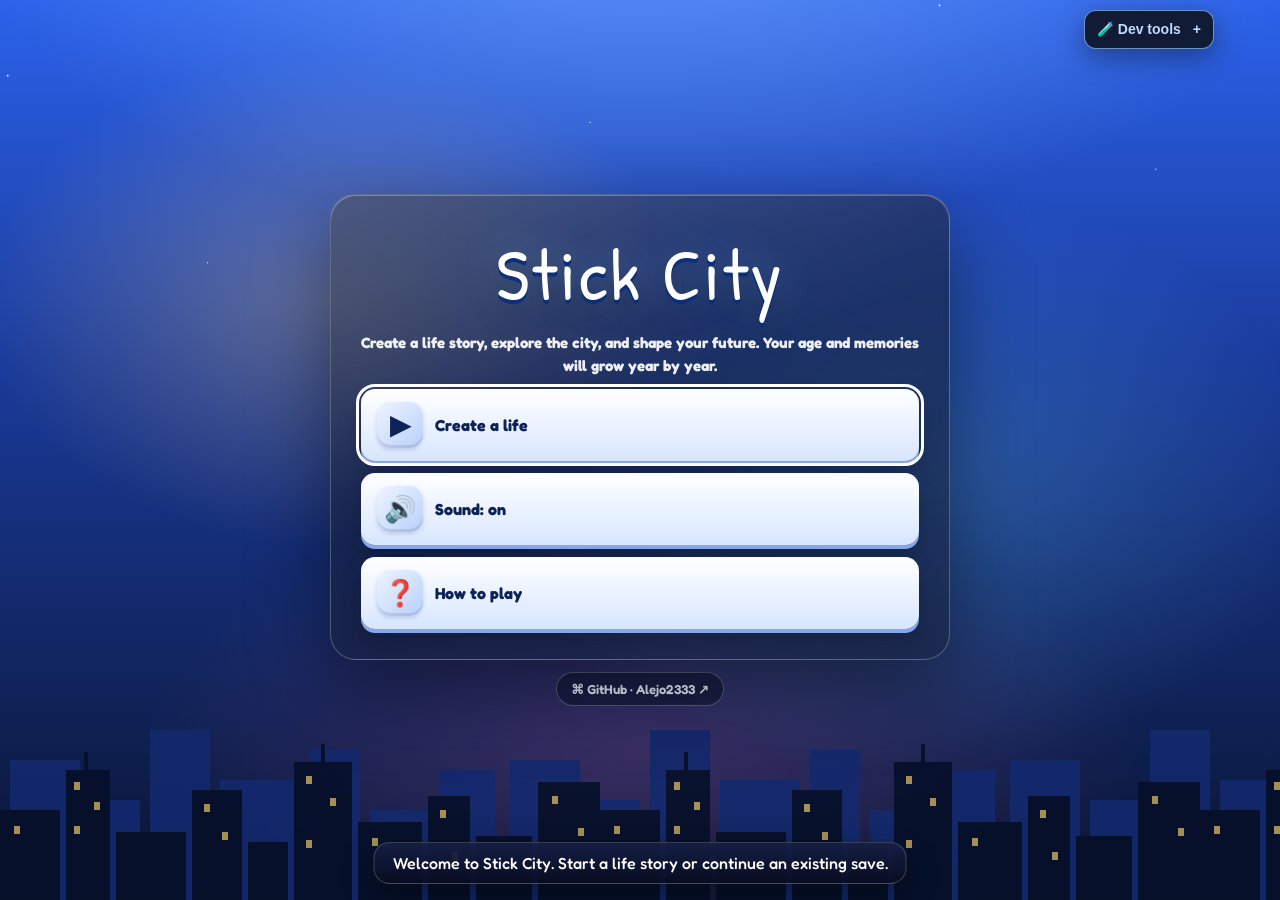
==== index.dev.html @ d47bdd43 "Age, Life menu for new game, age retrictions for features, improve HUD and animations, BIG change" ====
<!doctype html>
<html lang="en">
  <head>
    <meta charset="utf-8" />
    <meta
      name="viewport"
      content="width=device-width, initial-scale=1, viewport-fit=cover"
    />
    <title>Stick City — Development</title>
    <script>
      window.STICK_CITY_DEV = true;
    </script>
    <link rel="preconnect" href="https://fonts.googleapis.com" />
    <link rel="preconnect" href="https://fonts.gstatic.com" crossorigin />
    <link
      rel="stylesheet"
      href="https://fonts.googleapis.com/css2?family=Fredoka:wght@400;500;600;700&family=Patrick+Hand&display=swap"
    />
    <link rel="stylesheet" href="css/base.css" />
    <link rel="stylesheet" href="css/mobile.css" />
    <link rel="stylesheet" href="css/ui.css" />
    <link rel="stylesheet" href="css/casino.css" />
    <link rel="stylesheet" href="css/dev.css" />
    <link rel="stylesheet" href="css/motion.css" />
  </head>
  <body>
    <main>
      <div class="stage">
        <canvas
          id="c"
          width="800"
          height="520"
          aria-label="Top-down town view, or the inside of a building"
        ></canvas>
        <div class="ov" id="ov" hidden></div>
      </div>
      <div class="screen" id="bp" hidden></div>
      <div class="screen" id="mn" hidden></div>
      <div class="joy" id="joy" aria-hidden="true">
        <div class="joy-base"><div class="joy-knob"></div></div>
      </div>
      <p id="log" aria-live="polite"></p>
      <button id="talkb" hidden></button>
      <div class="fab">
        <button id="menub" aria-label="Menu">☰</button>
        <button id="bagb" aria-label="Backpack">🎒</button>
        <button id="phb" aria-label="Phone">📱</button>
        <button id="carb" aria-label="Park or drive your vehicle" hidden>
          🅿️
        </button>
        <button id="zin" aria-label="Zoom in">+</button>
        <button id="zout" aria-label="Zoom out">−</button>
      </div>
      <div id="zl" aria-hidden="true"></div>
      <div id="fade" aria-hidden="true"></div>
      <div id="phn" hidden></div>
      <div id="sa" aria-hidden="true"></div>
    </main>
    <script src="js/core/state.js"></script>
    <script src="js/data/buildings.js"></script>
    <script src="js/world/map.js"></script>
    <script src="js/world/cars.js"></script>
    <script src="js/world/scenery.js"></script>
    <script src="js/world/npcs.js"></script>
    <script src="js/core/effects.js"></script>
    <script src="js/ui/backpack.js"></script>
    <script src="js/systems/market.js"></script>
    <script src="js/ui/phone.js"></script>
    <script src="js/ui/creator.js"></script>
    <script src="js/world/pickups.js"></script>
    <script src="js/systems/events.js"></script>
    <script src="js/data/lifesim.js"></script>
    <script src="js/systems/life.js"></script>
    <script src="js/city/social.js"></script>
    <script src="js/city/hub.js"></script>
    <script src="js/city/property.js"></script>
    <script src="js/city/minigames.js"></script>
    <script src="js/city/casino.js"></script>
    <script src="js/city/achievements.js"></script>
    <script src="js/systems/time.js"></script>
    <script src="js/render/world.js"></script>
    <script src="js/render/player.js"></script>
    <script src="js/render/hud.js"></script>
    <script src="js/ui/menu.js"></script>
    <script src="js/main.js"></script>
    <script src="js/dev.js"></script>
  </body>
</html>
---- css/base.css ----
:root {
  --paper: #eef2f5;
  --ink: #2b3138;
  --muted: #5f6b78;
  --mark: #1f5fd1;
  box-sizing: border-box;
}
@media (prefers-color-scheme: dark) {
  :root:not([data-theme="light"]) {
    --paper: #1b2026;
    --ink: #e6eaee;
    --muted: #93a0ad;
    --mark: #6ea2ff;
  }
}
:root[data-theme="dark"] {
  --paper: #1b2026;
  --ink: #e6eaee;
  --muted: #93a0ad;
  --mark: #6ea2ff;
}
* {
  box-sizing: border-box;
}
html,
body {
  height: 100%;
  margin: 0;
  overflow: hidden;
  overscroll-behavior: none;
  background: #000;
}
body {
  color: var(--ink);
  font-family:
    "Patrick Hand", "Comic Sans MS", "Segoe Print", cursive, sans-serif;
  font-size: 18px;
  -webkit-user-select: none;
  user-select: none;
  -webkit-touch-callout: none;
  -webkit-tap-highlight-color: transparent;
  touch-action: manipulation;
}
main {
  position: fixed;
  inset: 0;
}
.stage {
  position: absolute;
  inset: 0;
  container-type: inline-size;
}
canvas {
  width: 100%;
  height: 100%;
  display: block;
  touch-action: none;
}
.ov {
  position: absolute;
  left: var(--ovl, 36%);
  right: 2%;
  top: 19%;
  bottom: auto;
  max-height: calc(81% - 72px);
  overflow: auto;
  background: rgba(70, 130, 255, 0.92);
  border: 2px solid #1b4fc4;
  border-radius: 22px;
  padding: 14px 16px;
  color: #0a1a4d;
  font-family: Verdana, Geneva, sans-serif;
}
.ov[hidden] {
  display: none;
}
.ov p {
  margin: 0 0 10px;
  font-weight: 700;
  font-size: 14px;
  line-height: 1.4;
}
.menu {
  display: grid;
  grid-template-columns: 1fr 1fr;
  gap: 8px;
}
.menu button {
  display: flex;
  align-items: center;
  gap: 10px;
  text-align: left;
  font:
    700 12.5px Verdana,
    Geneva,
    sans-serif;
  color: #0a1a4d;
  background: rgba(130, 190, 255, 0.78);
  border: 2px solid #2a62d6;
  border-radius: 12px;
  padding: 7px 9px;
  cursor: pointer;
}
@media (hover: hover) {
  .menu button:hover:not(:disabled) {
    background: #bfe0ff;
    border-color: #0a1a4d;
  }
}
.menu button:focus-visible {
  outline: 3px solid #fff;
  outline-offset: 2px;
}
.menu button:disabled {
  opacity: 0.5;
  cursor: not-allowed;
}
.ico {
  font-size: 26px;
  line-height: 1;
}
.tag {
  color: #c40000;
}
@container (max-width:560px) {
  .ov {
    left: 3%;
    right: 3%;
    top: auto;
    bottom: 72px;
    height: 52%;
  }
  .ov .menu {
    grid-template-columns: 1fr;
  }
}
/* Full-screen pages: title / pause menu and backpack */
.screen {
  position: fixed;
  inset: 0;
  z-index: 10;
  overflow-y: auto;
  display: flex;
  flex-direction: column;
  align-items: center;
  justify-content: center;
  gap: 12px;
  padding: calc(24px + env(safe-area-inset-top, 0px)) 18px
    calc(24px + env(safe-area-inset-bottom, 0px));
  background:
    radial-gradient(
      circle at 50% 18%,
      rgba(255, 255, 255, 0.24),
      transparent 45%
    ),
    linear-gradient(180deg, #3d6ef5 0%, #1c3d8e 35%, #0d1a39 100%);
  color: #dfeafc;
  font-family: Verdana, Geneva, sans-serif;
}
.screen[hidden] {
  display: none;
}
.screen-panel {
  width: min(620px, 100%);
  background: rgba(9, 17, 36, 0.46);
  border: 1px solid rgba(255, 255, 255, 0.26);
  border-radius: 26px;
  box-shadow:
    0 20px 45px rgba(8, 14, 28, 0.32),
    inset 0 1px 0 rgba(255, 255, 255, 0.2);
  backdrop-filter: blur(4px);
  padding: clamp(18px, 4vw, 30px);
}
.screen h1 {
  margin: 0 0 10px;
  font:
    400 clamp(42px, 9vw, 72px) "Patrick Hand",
    "Comic Sans MS",
    "Segoe Print",
    cursive,
    sans-serif;
  color: #fff;
  text-shadow: 0 4px 0 #103a88;
  text-align: center;
  letter-spacing: 0.04em;
}
.screen-copy {
  display: flex;
  flex-direction: column;
  gap: 6px;
  margin-bottom: 12px;
}
.screen p {
  margin: 0;
  max-width: 620px;
  text-align: center;
  font-weight: 700;
  font-size: 15px;
  line-height: 1.5;
  color: rgba(255, 255, 255, 0.92);
}
.screen .menu {
  grid-template-columns: 1fr;
  width: 100%;
  gap: 12px;
  margin-top: 0;
}
.screen .menu button {
  justify-content: flex-start;
  gap: 12px;
  font-size: 15px;
  padding: 13px 16px;
  border-radius: 14px;
  background: linear-gradient(
    180deg,
    rgba(176, 214, 255, 0.98),
    rgba(117, 164, 255, 0.88)
  );
  border: 1px solid rgba(14, 48, 115, 0.8);
  box-shadow: 0 8px 18px rgba(3, 10, 26, 0.18);
  transition:
    transform 0.12s ease,
    box-shadow 0.12s ease,
    filter 0.12s ease;
}
@media (hover: hover) {
  .screen .menu button:hover:not(:disabled) {
    transform: translateY(-1px);
    box-shadow: 0 10px 20px rgba(3, 10, 26, 0.2);
    filter: brightness(1.03);
  }
}
.screen .menu button:active:not(:disabled) {
  transform: translateY(0);
}
.screen .menu .ico {
  font-size: 30px;
}
@media (min-width: 900px) {
  .screen .menu button {
    font-size: 16px;
  }
}
/* Touch zone for the floating joystick; the base rests in its corner. */
.joy {
  display: none;
  position: fixed;
  left: env(safe-area-inset-left, 0px);
  bottom: env(safe-area-inset-bottom, 0px);
  z-index: 5;
  width: min(48vw, 340px);
  height: min(60vh, 320px);
  touch-action: none;
  -webkit-user-select: none;
  user-select: none;
}
@media (pointer: coarse) {
  .joy {
    display: block;
  }
}
body.in .joy {
  display: none;
}
.joy-base {
  position: absolute;
  left: 76px;
  top: calc(100% - 76px);
  width: 120px;
  height: 120px;
  margin: -60px 0 0 -60px;
  border-radius: 50%;
  pointer-events: none;
  opacity: 0.6;
  transition: opacity 0.15s;
}
.joy.on .joy-base {
  opacity: 1;
}
.joy-knob {
  position: absolute;
  left: 50%;
  top: 50%;
  width: 54px;
  height: 54px;
  margin: -27px 0 0 -27px;
  border-radius: 50%;
}
.fab button {
  font: inherit;
  color: #fff;
  background: rgba(0, 0, 0, 0.38);
  border: 2px solid rgba(255, 255, 255, 0.55);
  border-radius: 12px;
  cursor: pointer;
}
.fab button:focus-visible {
  outline: 3px solid #fff;
  outline-offset: 2px;
}
.fab {
  position: fixed;
  right: calc(10px + env(safe-area-inset-right, 0px));
  top: calc(10px + env(safe-area-inset-top, 0px));
  z-index: 5;
  display: flex;
  flex-direction: column;
  gap: 8px;
}
.fab button {
  width: 46px;
  height: 46px;
  padding: 0;
  font-size: 22px;
}
body.in .fab {
  display: none;
}
#log {
  position: fixed;
  left: 50%;
  bottom: calc(16px + env(safe-area-inset-bottom, 0px));
  transform: translateX(-50%);
  z-index: 11;
  max-width: min(92vw, 640px);
  margin: 0;
  padding: 8px 14px;
  border-radius: 12px;
  background: rgba(0, 0, 0, 0.72);
  color: #fff;
  font-size: 16px;
  text-align: center;
  pointer-events: none;
}
#log:empty {
  display: none;
}
@media (pointer: coarse) {
  #log {
    bottom: calc(150px + env(safe-area-inset-bottom, 0px));
  }
}
@media (pointer: coarse) and (orientation: landscape) {
  #log {
    bottom: calc(12px + env(safe-area-inset-bottom, 0px));
    max-width: calc(100vw - 420px);
    min-width: 200px;
    font-size: 14px;
  }
}
body.in #log {
  bottom: calc(16px + env(safe-area-inset-bottom, 0px));
}
#carb[hidden] {
  display: none;
}
.ov .menu .leave {
  position: sticky;
  bottom: -14px;
  grid-column: 1 / -1;
  background: #bfe0ff;
  box-shadow: 0 -6px 10px rgba(30, 80, 200, 0.45);
}
.screen .menu > button:last-child:nth-child(odd) {
  grid-column: 1 / -1;
}
@media (max-height: 480px) {
  .ov {
    top: calc(54px + env(safe-area-inset-top, 0px));
    max-height: calc(100% - 62px - env(safe-area-inset-top, 0px));
    padding: 10px 12px;
  }
  .ov p {
    font-size: 12.5px;
    margin-bottom: 6px;
  }
  .ov .menu {
    gap: 6px;
  }
  .ov .menu button {
    font-size: 11.5px;
    padding: 5px 8px;
    min-height: 38px;
  }
  .ov .ico {
    font-size: 20px;
  }
  .ov .menu .leave {
    bottom: -10px;
  }
}
.github-credit {
  display: inline-flex;
  align-items: center;
  justify-content: center;
  flex-shrink: 0;
  color: #e8f1ff;
  font: 600 13px var(--ui);
  text-decoration: none;
  padding: 8px 14px;
  border-radius: 999px;
  background: rgba(9, 18, 46, 0.56);
  border: 1px solid rgba(255, 255, 255, 0.28);
  transition: background 0.15s ease;
}
.github-credit:hover {
  background: rgba(35, 79, 165, 0.85);
  text-decoration: underline;
}
.github-credit:focus-visible {
  outline: 3px solid white;
  outline-offset: 3px;
}
---- css/mobile.css ----
/* Mobile + zoom additions */
#sa {
  position: fixed;
  left: 0;
  top: 0;
  width: 0;
  height: 0;
  visibility: hidden;
  pointer-events: none;
  padding: env(safe-area-inset-top, 0px) env(safe-area-inset-right, 0px)
    env(safe-area-inset-bottom, 0px) env(safe-area-inset-left, 0px);
}
.screen > :first-child {
  margin-top: auto;
}
.screen > :last-child {
  margin-bottom: auto;
}
.ov,
.screen {
  overscroll-behavior: contain;
}
.fab button {
  touch-action: none;
  -webkit-user-select: none;
  user-select: none;
}
.fab button {
  font-size: 24px;
  line-height: 1;
}
#zl {
  position: fixed;
  right: calc(66px + env(safe-area-inset-right, 0px));
  top: calc(170px + env(safe-area-inset-top, 0px));
  z-index: 6;
  padding: 4px 10px;
  border-radius: 10px;
  background: rgba(0, 0, 0, 0.65);
  color: #fff;
  font-size: 16px;
  pointer-events: none;
  opacity: 0;
  transition: opacity 0.25s;
}
#zl.on {
  opacity: 1;
}
body.in #zl {
  display: none;
}
@media (pointer: coarse) {
  .menu button {
    min-height: 44px;
  }
}
@media (max-height: 480px) {
  .fab {
    gap: 6px;
  }
  .fab button {
    width: 40px;
    height: 40px;
    font-size: 20px;
  }
  #zl {
    right: calc(58px + env(safe-area-inset-right, 0px));
  }
}
@media (pointer: coarse) and (max-height: 480px) {
  .joy-base {
    left: 66px;
    top: calc(100% - 66px);
  }
}
@media (max-height: 520px) and (orientation: landscape) {
  .screen h1 {
    font-size: clamp(30px, 8vh, 44px);
  }
  .screen .menu {
    width: min(720px, 100%);
    grid-template-columns: 1fr 1fr;
    gap: 8px;
    margin-top: 6px;
  }
  .screen .menu button {
    padding: 8px 12px;
    font-size: 14px;
  }
}
#phn,
.ph-ghost {
  position: fixed;
  inset: 0;
  z-index: 12;
  display: flex;
  align-items: flex-end;
  justify-content: center;
  background: rgba(0, 0, 0, 0.45);
  padding: calc(10px + env(safe-area-inset-top, 0px)) 10px
    calc(10px + env(safe-area-inset-bottom, 0px));
}
#phn[hidden] {
  display: none;
}
.ph {
  width: min(330px, 100%);
  height: min(640px, 100%);
  background: #111;
  border-radius: 38px;
  padding: 10px;
  box-shadow: 0 10px 40px rgba(0, 0, 0, 0.6);
  display: flex;
  animation: phup 0.28s ease-out;
}
@keyframes phup {
  from {
    transform: translateY(60%);
    opacity: 0;
  }
}
.phs {
  flex: 1;
  min-width: 0;
  display: flex;
  flex-direction: column;
  background: #f4f6fa;
  color: #1b2430;
  border-radius: 30px;
  overflow: hidden;
  font:
    14px Verdana,
    Geneva,
    sans-serif;
}
.phs.home {
  background: linear-gradient(160deg, #5b8cff, #8e44ad 60%, #e1306c);
  color: #fff;
}
.phb {
  display: flex;
  justify-content: space-between;
  padding: 10px 22px 4px;
  font-weight: 700;
  font-size: 12px;
}
.phc {
  flex: 1;
  overflow-y: auto;
  padding: 8px 12px;
  overscroll-behavior: contain;
}
.phh {
  height: 28px;
  display: flex;
  align-items: center;
  justify-content: center;
  cursor: pointer;
}
.phh i {
  width: 100px;
  height: 5px;
  border-radius: 3px;
  background: #777;
}
.pht {
  display: flex;
  align-items: center;
  gap: 8px;
  margin-bottom: 8px;
}
.pht b {
  font-size: 17px;
}
.phw {
  text-align: center;
  padding: 14px 0 6px;
}
.phtm {
  font: 300 44px Verdana;
}
.phg {
  display: grid;
  grid-template-columns: repeat(4, 1fr);
  gap: 14px 4px;
  padding-top: 12px;
}
.phg button {
  display: flex;
  flex-direction: column;
  align-items: center;
  gap: 4px;
  border: 0;
  background: none;
  color: inherit;
  font: 600 10px Verdana;
  cursor: pointer;
  padding: 0;
  touch-action: manipulation;
}
.phg span {
  width: 52px;
  height: 52px;
  border-radius: 14px;
  display: flex;
  align-items: center;
  justify-content: center;
  font-size: 26px;
}
.card {
  background: #fff;
  border-radius: 14px;
  padding: 10px;
  margin-bottom: 8px;
  box-shadow: 0 1px 3px rgba(0, 0, 0, 0.12);
}
.card.note {
  background: #fff3c4;
}
.mail-badge {
  min-width: 17px;
  height: 17px;
  border-radius: 9px;
  display: inline-flex;
  align-items: center;
  justify-content: center;
  margin-left: 4px;
  padding: 0 5px;
  background: #e53935;
  color: #fff;
  font:
    700 10px Verdana,
    Geneva,
    sans-serif;
}
.pb.mail-unread {
  border-left: 4px solid #2f6fe4;
}
.email-body {
  white-space: pre-line;
  overflow-wrap: anywhere;
  line-height: 1.55;
}
.pb {
  display: block;
  width: 100%;
  margin: 5px 0;
  border: 0;
  border-radius: 12px;
  padding: 9px 12px;
  min-height: 40px;
  background: #2f6fe4;
  color: #fff;
  font:
    700 13px Verdana,
    Geneva,
    sans-serif;
  text-align: left;
  cursor: pointer;
  touch-action: manipulation;
}
.pb:disabled {
  opacity: 0.45;
  cursor: not-allowed;
}
.pb.g {
  background: #2fa84f;
}
.pb.r {
  background: #d63a3a;
}
.pb.w {
  background: #fff;
  color: #1b2430;
  box-shadow: 0 1px 3px rgba(0, 0, 0, 0.12);
}
.pb.t {
  width: auto;
  margin: 0;
  background: #e3e8f2;
  color: #1b2430;
  font-size: 18px;
  padding: 4px 12px;
  min-height: 0;
}
.rw {
  display: flex;
  gap: 6px;
}
.rw .pb {
  text-align: center;
  padding: 9px 2px;
  font-size: 12px;
}
.up {
  color: #1e9e48;
}
.dn {
  color: #d63a3a;
}
.bub {
  max-width: 80%;
  padding: 7px 10px;
  border-radius: 14px;
  margin: 4px 0;
  background: #e3e8f2;
}
.bub.me {
  margin-left: auto;
  background: #2f6fe4;
  color: #fff;
}
.bub.typing {
  display: flex;
  width: 52px;
  justify-content: center;
  gap: 4px;
  padding: 11px 10px;
}
.typing i {
  width: 5px;
  height: 5px;
  border-radius: 50%;
  background: #687386;
  animation: typing-bounce 0.9s infinite ease-in-out;
}
.typing i:nth-child(2) {
  animation-delay: 0.15s;
}
.typing i:nth-child(3) {
  animation-delay: 0.3s;
}
@keyframes typing-bounce {
  0%,
  60%,
  100% {
    transform: translateY(0);
    opacity: 0.45;
  }
  30% {
    transform: translateY(-4px);
    opacity: 1;
  }
}
@media (prefers-reduced-motion: reduce) {
  .typing i {
    animation: none;
    opacity: 0.75;
  }
}
.cd {
  background: #111;
  color: #fff;
  font: 300 30px Verdana;
  text-align: right;
  padding: 14px;
  border-radius: 12px;
  margin-bottom: 8px;
  overflow: hidden;
}
.ck {
  display: grid;
  grid-template-columns: repeat(4, 1fr);
  gap: 6px;
}
.ck .pb {
  margin: 0;
  padding: 12px 0;
  text-align: center;
  font-size: 16px;
  background: #d5dbe8;
  color: #1b2430;
}
.ck .pb.o {
  background: #ff9f0a;
  color: #fff;
}
@media (max-height: 480px) {
  .phw {
    padding: 4px 0 0;
  }
  .phtm {
    font-size: 28px;
  }
  .phg {
    gap: 8px 4px;
    padding-top: 6px;
  }
  .phg span {
    width: 40px;
    height: 40px;
    font-size: 21px;
    border-radius: 11px;
  }
  .ph {
    border-radius: 26px;
    padding: 6px;
  }
  .phs {
    border-radius: 22px;
  }
  .phh {
    height: 18px;
  }
}
---- css/ui.css ----
/* ---- Visual polish: fonts, menus, overlays, controls ---- */
:root {
  --ui: "Fredoka", "Trebuchet MS", Verdana, Geneva, sans-serif;
  --ease-pop: cubic-bezier(0.2, 0.9, 0.25, 1.25);
}
.menu button,
.ov,
.ov p,
.screen,
.screen p,
#log,
.pb,
.phs,
.phg button {
  font-family: var(--ui);
}
.screen {
  isolation: isolate;
  background:
    radial-gradient(
      1100px 560px at 50% -12%,
      rgba(140, 190, 255, 0.55),
      transparent 62%
    ),
    linear-gradient(180deg, #2c62ea 0%, #1a3b9c 40%, #0a1430 100%);
}
/* Drifting coloured glows and twinkling stars */
.screen::before {
  content: "";
  position: fixed;
  inset: -15%;
  z-index: -1;
  pointer-events: none;
  background:
    radial-gradient(closest-side, rgba(255, 210, 120, 0.3), transparent)
      18% 28% / 42% 42% no-repeat,
    radial-gradient(closest-side, rgba(110, 220, 255, 0.24), transparent)
      82% 55% / 50% 50% no-repeat,
    radial-gradient(closest-side, rgba(255, 120, 200, 0.18), transparent)
      50% 92% / 60% 40% no-repeat,
    radial-gradient(1.5px 1.5px at 12% 18%, #fff, transparent),
    radial-gradient(1.5px 1.5px at 33% 9%, #fff, transparent),
    radial-gradient(1px 1px at 47% 22%, #fff, transparent),
    radial-gradient(1.5px 1.5px at 68% 12%, #fff, transparent),
    radial-gradient(1px 1px at 81% 26%, #fff, transparent),
    radial-gradient(1.5px 1.5px at 92% 8%, #fff, transparent),
    radial-gradient(1px 1px at 24% 34%, #fff, transparent),
    radial-gradient(1px 1px at 58% 4%, #fff, transparent);
  animation: sc-drift 22s ease-in-out infinite alternate;
}
/* Two parallax city skylines scrolling along the bottom */
.screen::after {
  content: "";
  position: fixed;
  left: 0;
  bottom: 0;
  width: 200%;
  height: min(34vh, 260px);
  z-index: -1;
  pointer-events: none;
  background:
    url("data:image/svg+xml,%3Csvg xmlns='http://www.w3.org/2000/svg' width='600' height='160' viewBox='0 0 600 160'%3E%3Cg fill='%2306102a'%3E%3Crect x='0' y='70' width='60' height='90'/%3E%3Crect x='66' y='30' width='44' height='130'/%3E%3Crect x='84' y='12' width='4' height='18'/%3E%3Crect x='116' y='92' width='70' height='68'/%3E%3Crect x='192' y='50' width='50' height='110'/%3E%3Crect x='248' y='102' width='40' height='58'/%3E%3Crect x='294' y='22' width='58' height='138'/%3E%3Crect x='321' y='4' width='4' height='18'/%3E%3Crect x='358' y='82' width='64' height='78'/%3E%3Crect x='428' y='56' width='42' height='104'/%3E%3Crect x='476' y='96' width='56' height='64'/%3E%3Crect x='538' y='42' width='62' height='118'/%3E%3C/g%3E%3Cg fill='%23ffd76a' opacity='.7'%3E%3Crect x='74' y='42' width='6' height='8'/%3E%3Crect x='94' y='62' width='6' height='8'/%3E%3Crect x='74' y='86' width='6' height='8'/%3E%3Crect x='204' y='64' width='6' height='8'/%3E%3Crect x='222' y='92' width='6' height='8'/%3E%3Crect x='306' y='36' width='6' height='8'/%3E%3Crect x='330' y='58' width='6' height='8'/%3E%3Crect x='306' y='100' width='6' height='8'/%3E%3Crect x='440' y='70' width='6' height='8'/%3E%3Crect x='452' y='112' width='6' height='8'/%3E%3Crect x='552' y='56' width='6' height='8'/%3E%3Crect x='578' y='88' width='6' height='8'/%3E%3Crect x='14' y='86' width='6' height='8'/%3E%3Crect x='372' y='98' width='6' height='8'/%3E%3C/g%3E%3C/svg%3E")
      0 100% / 600px 160px repeat-x,
    url("data:image/svg+xml,%3Csvg xmlns='http://www.w3.org/2000/svg' width='500' height='200' viewBox='0 0 500 200'%3E%3Cg fill='%23132a6e'%3E%3Crect x='10' y='60' width='70' height='140'/%3E%3Crect x='90' y='100' width='50' height='100'/%3E%3Crect x='150' y='30' width='60' height='170'/%3E%3Crect x='220' y='80' width='80' height='120'/%3E%3Crect x='310' y='50' width='50' height='150'/%3E%3Crect x='370' y='110' width='60' height='90'/%3E%3Crect x='440' y='70' width='55' height='130'/%3E%3C/g%3E%3C/svg%3E")
      0 100% / 500px 200px repeat-x;
  opacity: 0.9;
  animation: sc-pan 90s linear infinite;
}
@keyframes sc-drift {
  to {
    transform: translate3d(4%, -3%, 0) scale(1.06);
  }
}
@keyframes sc-pan {
  to {
    transform: translate3d(-50%, 0, 0);
  }
}
.screen-panel {
  position: relative;
  background:
    linear-gradient(
      160deg,
      rgba(255, 255, 255, 0.18),
      rgba(255, 255, 255, 0.03) 45%
    ),
    rgba(9, 18, 46, 0.58);
  border: 1px solid rgba(255, 255, 255, 0.24);
  box-shadow:
    0 30px 80px rgba(0, 0, 0, 0.45),
    inset 0 1px 0 rgba(255, 255, 255, 0.28);
  backdrop-filter: blur(10px);
  -webkit-backdrop-filter: blur(10px);
  animation: sc-panel 0.5s var(--ease-pop) both;
}
@keyframes sc-panel {
  from {
    opacity: 0;
    transform: translateY(28px) scale(0.94);
  }
}
.screen h1 {
  color: #fff;
  text-shadow:
    0 4px 0 #0d2f7a,
    0 12px 24px rgba(0, 0, 0, 0.4),
    0 0 36px rgba(140, 200, 255, 0.45);
  animation: sc-title 0.6s var(--ease-pop) 0.05s both;
}
/* Long menus (pause, city hub…) go two-up on wide screens. */
@media (min-width: 700px) {
  .screen-panel:has(.menu > button:nth-child(6)) {
    width: min(780px, 100%);
  }
  .screen .menu:has(> button:nth-child(6)) {
    grid-template-columns: 1fr 1fr;
  }
}
@keyframes sc-title {
  from {
    opacity: 0;
    transform: translateY(-18px) scale(0.85) rotate(-3deg);
  }
}
.screen p {
  animation: sc-fade 0.5s ease 0.12s both;
}
@keyframes sc-fade {
  from {
    opacity: 0;
    transform: translateY(8px);
  }
}
.screen .menu button {
  position: relative;
  overflow: hidden;
  color: #0d2257;
  border: 0;
  background: linear-gradient(180deg, #ffffff, #d7e6ff);
  box-shadow:
    0 4px 0 #86a8ea,
    0 12px 22px rgba(3, 10, 26, 0.3);
  transition:
    transform 0.16s var(--ease-pop),
    box-shadow 0.16s ease;
  animation: sc-btn 0.42s var(--ease-pop) both;
  animation-delay: calc(min(var(--i, 0), 8) * 45ms + 140ms);
}
@keyframes sc-btn {
  from {
    opacity: 0;
    transform: translateY(16px) scale(0.92);
  }
}
.screen .menu button::after,
.ov .menu button::after {
  content: "";
  position: absolute;
  inset: 0;
  pointer-events: none;
  background: linear-gradient(
    110deg,
    transparent 35%,
    rgba(255, 255, 255, 0.75) 50%,
    transparent 65%
  );
  transform: translateX(-130%);
  transition: transform 0.6s ease;
}
@media (hover: hover) {
  .screen .menu button:hover:not(:disabled)::after,
  .ov .menu button:hover:not(:disabled)::after {
    transform: translateX(130%);
  }
  .screen .menu button:hover:not(:disabled) {
    transform: translateY(-3px);
    filter: none;
    box-shadow:
      0 7px 0 #86a8ea,
      0 18px 30px rgba(3, 10, 26, 0.38);
  }
}
.screen .menu button:active:not(:disabled) {
  transform: translateY(3px);
  box-shadow:
    0 1px 0 #86a8ea,
    0 6px 12px rgba(3, 10, 26, 0.3);
}
.screen .menu .ico,
.ov .menu .ico {
  flex: none;
  display: grid;
  place-items: center;
  width: 46px;
  height: 46px;
  border-radius: 14px;
  font-size: 26px;
  background: linear-gradient(135deg, #eef4ff, #b9d0fb);
  box-shadow:
    inset 0 -3px 0 rgba(13, 34, 87, 0.12),
    0 2px 4px rgba(13, 34, 87, 0.15);
}
.ov .menu .ico {
  width: 38px;
  height: 38px;
  border-radius: 11px;
  font-size: 22px;
}
@media (hover: hover) {
  .screen .menu button:hover:not(:disabled) .ico,
  .ov .menu button:hover:not(:disabled) .ico {
    animation: sc-wiggle 0.5s ease;
  }
}
@keyframes sc-wiggle {
  30% {
    transform: rotate(-12deg) scale(1.15);
  }
  60% {
    transform: rotate(9deg) scale(1.1);
  }
}
/* Re-rendering the same page (after a purchase, a toggle…) shouldn't replay the intro. */
.still,
.still h1,
.still p,
.still .menu button {
  animation: none;
}
/* Building panel */
.ov {
  color: #fff;
  background:
    linear-gradient(
      160deg,
      rgba(255, 255, 255, 0.2),
      rgba(255, 255, 255, 0) 40%
    ),
    rgba(20, 50, 140, 0.9);
  border: 1px solid rgba(255, 255, 255, 0.35);
  box-shadow:
    0 24px 60px rgba(0, 0, 0, 0.45),
    inset 0 1px 0 rgba(255, 255, 255, 0.3);
}
.ov p {
  color: #fff;
  text-shadow: 0 1px 0 rgba(0, 0, 0, 0.35);
}
.ov.fresh {
  animation: sc-ov 0.45s var(--ease-pop) both;
}
@keyframes sc-ov {
  from {
    opacity: 0;
    transform: translateX(40px) scale(0.96);
  }
}
.ov.fresh .menu button {
  animation: sc-btn 0.38s var(--ease-pop) both;
  animation-delay: calc(min(var(--i, 0), 8) * 35ms + 120ms);
}
.ov .menu button {
  position: relative;
  overflow: hidden;
  color: #0d2257;
  border: 0;
  background: linear-gradient(180deg, #ffffff, #d9e7ff);
  box-shadow:
    0 3px 0 #7d9de0,
    0 8px 16px rgba(0, 0, 30, 0.28);
  transition:
    transform 0.15s var(--ease-pop),
    box-shadow 0.15s ease;
}
@media (hover: hover) {
  .ov .menu button:hover:not(:disabled) {
    background: linear-gradient(180deg, #ffffff, #e6efff);
    transform: translateY(-2px);
    box-shadow:
      0 5px 0 #7d9de0,
      0 12px 22px rgba(0, 0, 30, 0.34);
  }
}
.ov .menu button:active:not(:disabled) {
  transform: translateY(2px);
  box-shadow:
    0 1px 0 #7d9de0,
    0 4px 8px rgba(0, 0, 30, 0.28);
}
.ov .menu .leave,
.ov .menu .leave:hover:not(:disabled) {
  background: linear-gradient(180deg, #ffe3e3, #ffbcbc);
  box-shadow:
    0 3px 0 #d98080,
    0 -10px 18px rgba(20, 50, 140, 0.85);
}
/* Floating controls */
.fab button,
.joy-knob {
  background:
    radial-gradient(
      circle at 30% 25%,
      rgba(255, 255, 255, 0.38),
      rgba(255, 255, 255, 0) 55%
    ),
    rgba(12, 22, 52, 0.6);
  border: 1.5px solid rgba(255, 255, 255, 0.5);
  box-shadow:
    0 6px 16px rgba(0, 0, 0, 0.35),
    inset 0 1px 0 rgba(255, 255, 255, 0.35);
  transition:
    transform 0.18s var(--ease-pop),
    background-color 0.15s ease;
}
.fab button {
  border-radius: 50%;
}
.joy-base {
  background: rgba(12, 22, 52, 0.32);
  border: 2px solid rgba(255, 255, 255, 0.45);
  box-shadow: inset 0 0 18px rgba(0, 0, 0, 0.3);
}
.joy.on .joy-knob {
  transition: none;
  background-color: rgba(60, 90, 170, 0.75);
}
@media (hover: hover) {
  .fab button:hover {
    transform: scale(1.1);
  }
}
.fab button {
  position: relative;
}
.fab-badge {
  position: absolute;
  top: -5px;
  right: -5px;
  margin: 0;
  pointer-events: none;
}
.fab-badge[hidden] {
  display: none;
}
.fab-bump {
  animation: fab-bump 0.6s var(--ease-pop);
}
@keyframes fab-bump {
  30% {
    transform: scale(1.3) rotate(-8deg);
  }
  60% {
    transform: scale(1.12) rotate(6deg);
  }
}
/* Talk prompt */
#talkb {
  position: fixed;
  left: 50%;
  bottom: calc(64px + env(safe-area-inset-bottom, 0px));
  z-index: 6;
  max-width: min(70vw, 340px);
  padding: 10px 18px;
  overflow: hidden;
  border: 1.5px solid rgba(255, 255, 255, 0.5);
  border-radius: 999px;
  background: rgba(12, 22, 52, 0.86);
  box-shadow: 0 8px 20px rgba(0, 0, 0, 0.4);
  color: #fff;
  font: 600 16px var(--ui);
  text-overflow: ellipsis;
  white-space: nowrap;
  cursor: pointer;
  touch-action: manipulation;
  transform: translateX(-50%);
  animation: talk-in 0.26s var(--ease-pop);
}
#talkb[hidden] {
  display: none;
}
#talkb:active {
  transform: translateX(-50%) scale(0.95);
}
#talkb:focus-visible {
  outline: 3px solid #fff;
  outline-offset: 2px;
}
@keyframes talk-in {
  from {
    opacity: 0;
    transform: translate(-50%, 12px) scale(0.9);
  }
}
@media (pointer: coarse) and (orientation: portrait) {
  #talkb {
    bottom: calc(96px + env(safe-area-inset-bottom, 0px));
  }
}
.fab button:active {
  transform: scale(0.9);
  background-color: rgba(255, 255, 255, 0.3);
}
/* Message toast */
#log {
  padding: 10px 18px;
  border-radius: 16px;
  font-weight: 500;
  background: linear-gradient(
    180deg,
    rgba(22, 32, 70, 0.92),
    rgba(8, 12, 32, 0.92)
  );
  border: 1px solid rgba(255, 255, 255, 0.2);
  box-shadow: 0 12px 30px rgba(0, 0, 0, 0.4);
}
#log.pop {
  animation: sc-toast 0.4s var(--ease-pop) both;
}
@keyframes sc-toast {
  from {
    opacity: 0;
    transform: translate(-50%, 16px) scale(0.94);
  }
}
#log.out {
  animation: sc-toast-out 0.22s ease forwards;
}
@keyframes sc-toast-out {
  to {
    opacity: 0;
    transform: translate(-50%, 10px);
  }
}
/* Door transition */
#fade {
  position: fixed;
  inset: 0;
  z-index: 9;
  pointer-events: none;
  opacity: 0;
  background: radial-gradient(
    circle at 50% 50%,
    rgba(0, 0, 0, 0.55),
    #000 70%
  );
}
#fade.go {
  animation: sc-door 0.45s ease-out;
}
@keyframes sc-door {
  0% {
    opacity: 0.95;
  }
  100% {
    opacity: 0;
  }
}
/* Phone */
#phn,
.ph-ghost {
  backdrop-filter: blur(3px);
  -webkit-backdrop-filter: blur(3px);
}
.ph-page {
  animation: ph-page 0.2s ease-out;
}
@keyframes ph-page {
  from {
    opacity: 0;
    transform: translateX(14px);
  }
}
.ph {
  background: linear-gradient(145deg, #2c2c32, #0a0a0c);
  box-shadow:
    0 24px 60px rgba(0, 0, 0, 0.6),
    inset 0 0 0 2px #3a3a42;
  animation-timing-function: var(--ease-pop);
}
.phg span {
  box-shadow:
    inset 0 1px 0 rgba(255, 255, 255, 0.5),
    0 4px 10px rgba(0, 0, 0, 0.25);
  transition: transform 0.18s var(--ease-pop);
}
@media (hover: hover) {
  .phg button:hover span {
    transform: translateY(-2px) scale(1.07);
  }
}
.phg button:active span {
  transform: scale(0.88);
}
.creator-progress {
  margin: 0 0 9px;
}
.creator-progress-label {
  display: flex;
  justify-content: space-between;
  gap: 8px;
  margin: 0 2px 3px;
  font-size: 12px;
  font-weight: 600;
}
.creator-progress progress {
  display: block;
  width: 100%;
  height: 12px;
  accent-color: #7356d8;
}
.creator-home-card .creator-payout {
  margin: 8px 0;
}
.creator-account {
  overflow-wrap: anywhere;
}
.creator-input {
  display: block;
  box-sizing: border-box;
  width: 100%;
  margin: 6px 0 8px;
  padding: 10px 12px;
  border: 1px solid #aeb8c7;
  border-radius: 9px;
  background: #fff;
  color: #1b2430;
  font: inherit;
}
.creator-input:focus {
  outline: 3px solid rgba(47, 111, 228, 0.3);
  border-color: #2f6fe4;
}
.creator-input[aria-invalid="true"] {
  border-color: #b42318;
}
.card .creator-error {
  display: block;
  min-height: 1.2em;
  margin: -4px 0 8px;
  color: #b42318;
  font-weight: 600;
}
.creator-alert {
  border-left: 5px solid #b54708;
  background: #fff0d6;
}
.creator-troll {
  border-color: #b42318;
  background: #ffe4e1;
}
.creator-suspension {
  border-color: #8e1b1b;
  background: #ffe0e0;
}
.creator-strike {
  border-color: #c76b00;
}
.life-field {
  grid-column: 1 / -1;
  min-width: 0;
  padding: 2px 6px;
  color: #fff;
  font-weight: 600;
  text-align: left;
}
.life-input {
  display: block;
  box-sizing: border-box;
  width: 100%;
  margin: 5px 0 2px;
  padding: 10px 12px;
  border: 1px solid #aeb8c7;
  border-radius: 9px;
  background: #fff;
  color: #1b2430;
  font: inherit;
}
.life-input:focus {
  outline: 3px solid rgba(47, 111, 228, 0.3);
  border-color: #2f6fe4;
}
.life-error {
  grid-column: 1 / -1;
  min-height: 1.2em;
  padding: 0 6px;
  color: #ffd2ca;
  font-weight: 600;
  text-align: left;
}
.life-stat {
  grid-column: 1 / -1;
  margin: 0 3px 8px;
  color: #fff;
  text-align: left;
}
.life-stat-label {
  display: flex;
  justify-content: space-between;
  gap: 8px;
  margin-bottom: 3px;
  font-size: 13px;
  font-weight: 600;
}
.life-stat progress {
  display: block;
  width: 100%;
  height: 12px;
  accent-color: var(--life-progress, #49a5ff);
}
.life-feed-age {
  grid-column: 1 / -1;
  margin: 12px 4px 2px;
  color: #fff;
  font-size: 1.1em;
  text-align: left;
}
.life-feed-entry {
  grid-column: 1 / -1;
  margin: 2px 4px;
  padding: 8px 10px;
  border-left: 3px solid rgba(255, 255, 255, 0.55);
  border-radius: 4px;
  background: rgba(255, 255, 255, 0.1);
  color: #fff;
  text-align: left;
  overflow-wrap: anywhere;
}
.screen p.life-feed-entry {
  text-align: left;
}
.creator-result {
  position: sticky;
  top: -8px;
  z-index: 2;
  box-shadow: 0 2px 7px rgba(0, 0, 0, 0.18);
}
.phg button {
  min-width: 0;
}
.phg button {
  overflow-wrap: anywhere;
}
.pb {
  transition:
    transform 0.12s ease,
    filter 0.12s ease;
}
@media (hover: hover) {
  .pb:hover:not(:disabled) {
    filter: brightness(1.08);
  }
}
.pb:active:not(:disabled) {
  transform: scale(0.97);
}
/* Blurring the animated menu background is costly on phones. */
@media (pointer: coarse) {
  .screen-panel {
    backdrop-filter: none;
    -webkit-backdrop-filter: none;
    background:
      linear-gradient(
        160deg,
        rgba(255, 255, 255, 0.18),
        rgba(255, 255, 255, 0.03) 45%
      ),
      rgba(9, 18, 46, 0.8);
  }
}
/* Exit copies made by closeFx: freeze the intro animations, then fade out. */
.closing,
.closing *,
.closing .screen-panel,
.closing h1,
.closing p,
.closing .menu button,
.closing .ph,
.screen.closing::before,
.screen.closing::after {
  animation: none;
  pointer-events: none;
}
.screen.closing,
.ph-ghost.closing {
  animation: sc-close 0.18s ease forwards;
}
.closing .screen-panel {
  animation: sc-panel-out 0.16s ease-in forwards;
}
.closing .ph {
  animation: ph-down 0.2s ease-in forwards;
}
@keyframes sc-close {
  to {
    opacity: 0;
  }
}
@keyframes sc-panel-out {
  to {
    transform: translateY(10px) scale(0.97);
  }
}
@keyframes ph-down {
  to {
    transform: translateY(60%);
  }
}
@media (max-height: 520px) {
  .screen .menu .ico {
    width: 36px;
    height: 36px;
    font-size: 21px;
    border-radius: 11px;
  }
  .ov .menu .ico {
    width: 30px;
    height: 30px;
    font-size: 18px;
  }
}
---- css/casino.css ----
/* Casino table: the animated stage above each game's buttons */
.cz-stage {
  position: relative;
  display: grid;
  place-items: center;
  min-height: 200px;
  margin: 0 0 14px;
  border-radius: 18px;
  background: radial-gradient(circle at 50% 30%, #1f8a52, #0b3d26 75%);
  border: 3px solid #c9a24a;
  box-shadow:
    inset 0 0 30px rgba(0, 0, 0, 0.5),
    0 8px 20px rgba(0, 0, 0, 0.3);
  overflow: hidden;
  perspective: 600px;
}
.cz-win,
.cz-big {
  animation: cz-glow 0.9s ease 2;
}
.cz-lose {
  animation: cz-shake 0.45s ease;
}
@keyframes cz-glow {
  50% {
    box-shadow:
      inset 0 0 30px rgba(0, 0, 0, 0.5),
      0 0 0 4px #ffd84a,
      0 0 40px #ffd84a;
  }
}
@keyframes cz-shake {
  20%,
  60% {
    transform: translateX(-8px);
  }
  40%,
  80% {
    transform: translateX(8px);
  }
}
@keyframes cz-pop {
  from {
    transform: scale(0.3);
  }
}
.cz-bit {
  position: absolute;
  left: 50%;
  top: 50%;
  font-size: 22px;
  pointer-events: none;
  animation: cz-bit 1.1s ease-out both;
}
@keyframes cz-bit {
  from {
    transform: translate(-50%, -50%) scale(0.4);
    opacity: 1;
  }
  to {
    transform: translate(
        calc(-50% + var(--dx)),
        calc(-50% + var(--dy))
      )
      scale(1.1);
    opacity: 0;
  }
}
/* Coin */
.cz-coin {
  position: relative;
  width: 100px;
  height: 100px;
  transform-style: preserve-3d;
}
.cz-face {
  position: absolute;
  inset: 0;
  display: grid;
  place-items: center;
  border-radius: 50%;
  font: 900 42px Verdana, sans-serif;
  color: #7a5200;
  background: radial-gradient(
    circle at 35% 30%,
    #fff3b0,
    #f5c542 45%,
    #b8860b
  );
  box-shadow:
    inset 0 0 0 6px #d9a520,
    0 6px 14px rgba(0, 0, 0, 0.4);
  backface-visibility: hidden;
  -webkit-backface-visibility: hidden;
}
.cz-back {
  transform: rotateY(180deg);
}
/* Cards */
.cz-row {
  display: flex;
  gap: 32px;
}
.cz-cardw {
  text-align: center;
}
.cz-deal .cz-cardw {
  animation: cz-deal 0.4s var(--ease-pop) both;
}
.cz-deal .cz-cardw + .cz-cardw {
  animation-delay: 0.15s;
}
@keyframes cz-deal {
  from {
    opacity: 0;
    transform: translateY(-70px) rotate(-20deg);
  }
}
.cz-card {
  position: relative;
  width: 80px;
  height: 112px;
  transform-style: preserve-3d;
  transform: rotateY(180deg);
  transition: transform 0.55s var(--ease-pop);
}
.cz-card.up {
  transform: none;
}
.cz-cf,
.cz-cb {
  position: absolute;
  inset: 0;
  display: grid;
  place-items: center;
  border-radius: 10px;
  backface-visibility: hidden;
  -webkit-backface-visibility: hidden;
  box-shadow: 0 6px 14px rgba(0, 0, 0, 0.4);
}
.cz-cf {
  background: #fff;
  color: #16161d;
  font: 900 30px Verdana, sans-serif;
}
.cz-cf.red {
  color: #c8102e;
}
.cz-cb {
  transform: rotateY(180deg);
  background: repeating-linear-gradient(
    45deg,
    #b3122e 0 6px,
    #8a0c22 6px 12px
  );
  border: 4px solid #fff;
}
.cz-cap {
  margin-top: 8px;
  font-weight: 700;
  font-size: 13px;
  color: #fff;
}
.cz-hi .cz-card {
  border-radius: 10px;
  box-shadow:
    0 0 0 3px #ffd84a,
    0 0 22px #ffd84a;
}
/* Wheels (roulette, mega wheel) */
.cz-wheelbox {
  position: relative;
  width: 200px;
  height: 200px;
  margin: 14px 0;
}
.cz-wheel {
  position: absolute;
  inset: 0;
  border-radius: 50%;
  border: 6px solid #c9a24a;
  box-shadow: 0 6px 18px rgba(0, 0, 0, 0.5);
}
.cz-lbl {
  position: absolute;
  left: 50%;
  top: 0;
  width: 28px;
  height: 50%;
  margin-left: -14px;
  padding-top: 4px;
  transform-origin: 50% 100%;
  text-align: center;
  font: 700 9px Verdana, sans-serif;
  color: #fff;
}
.cz-hub {
  position: absolute;
  left: 50%;
  top: 50%;
  width: 58px;
  height: 58px;
  margin: -29px;
  z-index: 1;
  display: grid;
  place-items: center;
  border-radius: 50%;
  border: 3px solid #c9a24a;
  background: #14213d;
  color: #fff;
  font: 900 16px Verdana, sans-serif;
}
.cz-pin {
  position: absolute;
  left: 50%;
  top: -6px;
  margin-left: -10px;
  z-index: 2;
  border: 10px solid transparent;
  border-top: 18px solid #ffd84a;
  border-bottom: 0;
  filter: drop-shadow(0 2px 2px rgba(0, 0, 0, 0.5));
}
.cz-reveal .cz-hub,
.cz-reveal .cz-mult,
.cz-reveal .cz-rocket.boom {
  animation: cz-pop 0.5s var(--ease-pop);
}
/* Slots */
.cz-slots {
  display: flex;
  gap: 10px;
  padding: 12px;
  border-radius: 16px;
  border: 3px solid #c9a24a;
  background: linear-gradient(#9b1c1c, #5c0d0d);
  box-shadow: 0 8px 18px rgba(0, 0, 0, 0.4);
}
.cz-reel {
  width: 68px;
  height: 68px;
  overflow: hidden;
  border-radius: 10px;
  background: linear-gradient(#cfcfcf, #fff 30%, #fff 70%, #cfcfcf);
  box-shadow: inset 0 4px 8px rgba(0, 0, 0, 0.35);
}
.cz-sym {
  height: 68px;
  display: grid;
  place-items: center;
  font-size: 40px;
  line-height: 1;
}
.cz-reel.cz-hi {
  box-shadow:
    inset 0 4px 8px rgba(0, 0, 0, 0.35),
    0 0 0 3px #ffd84a,
    0 0 18px #ffd84a;
}
/* Rocket */
.cz-sky {
  position: relative;
  align-self: stretch;
  justify-self: stretch;
  min-height: 200px;
  background:
    radial-gradient(1.5px 1.5px at 20% 20%, #fff, transparent),
    radial-gradient(1px 1px at 70% 35%, #fff, transparent),
    radial-gradient(1.5px 1.5px at 85% 15%, #fff, transparent),
    radial-gradient(1px 1px at 40% 55%, #fff, transparent),
    linear-gradient(#050b24, #1b2f6b);
}
.cz-goal {
  position: absolute;
  left: 0;
  right: 0;
  bottom: 66%;
  padding-right: 10px;
  border-top: 2px dashed #ffd84a;
  text-align: right;
  font: 700 11px Verdana, sans-serif;
  color: #ffd84a;
}
.cz-rocket {
  position: absolute;
  left: 50%;
  bottom: 6%;
  margin-left: -22px;
  font-size: 40px;
  line-height: 1;
  transform: rotate(-45deg);
}
.cz-rocket.fly {
  filter: drop-shadow(0 10px 6px rgba(255, 140, 40, 0.8));
}
.cz-rocket.boom {
  transform: none;
  font-size: 52px;
}
.cz-mult {
  position: absolute;
  left: 14px;
  top: 10px;
  font: 900 34px Verdana, sans-serif;
  color: #fff;
  text-shadow: 0 3px 0 rgba(0, 0, 0, 0.4);
}
.cz-mult.boom {
  color: #ff5a5a;
}
.cz-mult.out {
  color: #5dff9a;
}
.cz-tag {
  position: absolute;
  left: 16px;
  top: 54px;
  font-weight: 700;
  font-size: 13px;
  color: #5dff9a;
}
---- css/dev.css ----
#dev-tools {
  /* Sits left of the .fab column and stops above the minimap. */
  --dev-max-h: calc(100vh - 190px);
  position: fixed;
  z-index: 20;
  top: max(10px, env(safe-area-inset-top));
  right: calc(66px + env(safe-area-inset-right, 0px));
  width: fit-content;
  max-width: calc(100vw - 20px);
  overflow: hidden;
  color: #e6eaee;
  background: rgba(15, 23, 42, 0.94);
  border: 1px solid rgba(147, 197, 253, 0.7);
  border-radius: 12px;
  box-shadow: 0 8px 28px rgba(0, 0, 0, 0.38);
  color-scheme: dark;
  font: 14px/1.35 "Trebuchet MS", Verdana, sans-serif;
}
#dev-tools[open] {
  width: min(300px, calc(100vw - 20px));
}
#dev-tools summary {
  display: flex;
  justify-content: space-between;
  gap: 12px;
  padding: 9px 12px;
  color: #bfdbfe;
  font-weight: 700;
  cursor: pointer;
  list-style: none;
}
#dev-tools summary::-webkit-details-marker {
  display: none;
}
#dev-tools summary::after {
  content: "+";
}
#dev-tools[open] summary::after {
  content: "–";
}
#dev-tools .dev-body {
  display: flex;
  flex-direction: column;
  max-height: calc(var(--dev-max-h) - 40px);
}
#dev-tools .dev-tabs {
  display: grid;
  flex: none;
  grid-template-columns: repeat(4, minmax(0, 1fr));
  border-top: 1px solid rgba(147, 197, 253, 0.35);
  border-bottom: 1px solid rgba(147, 197, 253, 0.35);
}
#dev-tools .dev-tabs button {
  padding: 8px 2px;
  color: #93a4bd;
  background: transparent;
  border: 0;
  border-bottom: 2px solid transparent;
  border-radius: 0;
  font-size: 12px;
}
#dev-tools .dev-tabs button:hover {
  color: #e6eaee;
  background: rgba(147, 197, 253, 0.12);
}
#dev-tools .dev-tabs button.on {
  color: #bfdbfe;
  background: rgba(147, 197, 253, 0.12);
  border-bottom-color: #93c5fd;
  font-weight: 700;
}
#dev-tools .dev-panes {
  flex: 1 1 auto;
  min-height: 0;
  overflow: auto;
}
#dev-tools .dev-pane {
  display: grid;
  gap: 12px;
  padding: 10px 12px;
}
#dev-tools .dev-pane[hidden] {
  display: none;
}
#dev-tools .dev-section {
  display: grid;
  gap: 6px;
}
#dev-tools .dev-section h3 {
  margin: 0;
  color: #93a4bd;
  font-size: 11px;
  letter-spacing: 0.06em;
  text-transform: uppercase;
}
#dev-tools .dev-row {
  display: grid;
  grid-template-columns: minmax(0, 1fr) 104px;
  align-items: center;
  gap: 8px;
  font-size: 12px;
}
#dev-tools .dev-buttons {
  display: grid;
  gap: 6px;
}
#dev-tools button,
#dev-tools input,
#dev-tools select {
  min-width: 0;
  padding: 6px 8px;
  color: #e6eaee;
  background: rgba(148, 163, 184, 0.16);
  border: 1px solid rgba(147, 197, 253, 0.4);
  border-radius: 7px;
  font: inherit;
  font-size: 12px;
}
#dev-tools input,
#dev-tools select {
  width: 100%;
  box-sizing: border-box;
}
#dev-tools button {
  cursor: pointer;
}
#dev-tools button:hover {
  background: rgba(148, 163, 184, 0.3);
}
#dev-tools button.primary {
  color: #102044;
  background: #dbeafe;
  border-color: #93c5fd;
  font-weight: 700;
}
#dev-tools button.primary:hover {
  background: #fff;
}
#dev-tools input.bad {
  border-color: #f87171;
  box-shadow: 0 0 0 1px #f87171;
}
#dev-tools summary:focus-visible,
#dev-tools button:focus-visible,
#dev-tools input:focus-visible,
#dev-tools select:focus-visible {
  outline: 2px solid #fff;
  outline-offset: -2px;
}
#dev-tools .dev-status {
  flex: none;
  min-height: 1.35em;
  margin: 0;
  padding: 7px 12px;
  color: #bbf7d0;
  background: rgba(0, 0, 0, 0.22);
  border-top: 1px solid rgba(147, 197, 253, 0.35);
  font-size: 12px;
}
#dev-tools .dev-status.bad {
  color: #fecaca;
}
@media (max-width: 560px) {
  /* Below the HUD and clear of the .fab column and minimap. */
  #dev-tools {
    --dev-max-h: 55vh;
    top: calc(84px + env(safe-area-inset-top, 0px));
    right: auto;
    left: max(8px, env(safe-area-inset-left));
  }
  #dev-tools[open] {
    width: min(300px, calc(100vw - 66px));
  }
  #dev-tools button,
  #dev-tools input,
  #dev-tools select {
    min-height: 38px;
    font-size: 16px;
  }
  #dev-tools .dev-tabs button {
    padding: 11px 2px;
    font-size: 13px;
  }
}
---- css/motion.css ----
@media (prefers-reduced-motion: reduce) {
  .screen::before,
  .screen::after,
  .screen-panel,
  .screen h1,
  .screen p,
  .screen .menu button,
  .ov.fresh,
  .ov.fresh .menu button,
  .screen .menu button:hover:not(:disabled) .ico,
  .ov .menu button:hover:not(:disabled) .ico,
  #log.pop,
  #log.out,
  #fade.go,
  #talkb,
  .cz-stage,
  .cz-stage *,
  .fab-bump,
  .ph-page,
  .ph {
    animation: none;
  }
  .screen .menu button,
  .ov .menu button,
  .screen .menu button::after,
  .ov .menu button::after,
  .fab button,
  .joy-knob,
  .phg span,
  .pb {
    transition: none;
  }
  .screen .menu button:hover:not(:disabled)::after,
  .ov .menu button:hover:not(:disabled)::after {
    transform: translateX(-130%);
  }
  .screen .menu button:hover:not(:disabled),
  .screen .menu button:active:not(:disabled),
  .ov .menu button:hover:not(:disabled),
  .ov .menu button:active:not(:disabled),
  .fab button:hover,
  .fab button:active,
  .phg button:hover span,
  .phg button:active span,
  .pb:active:not(:disabled) {
    transform: none;
  }
}
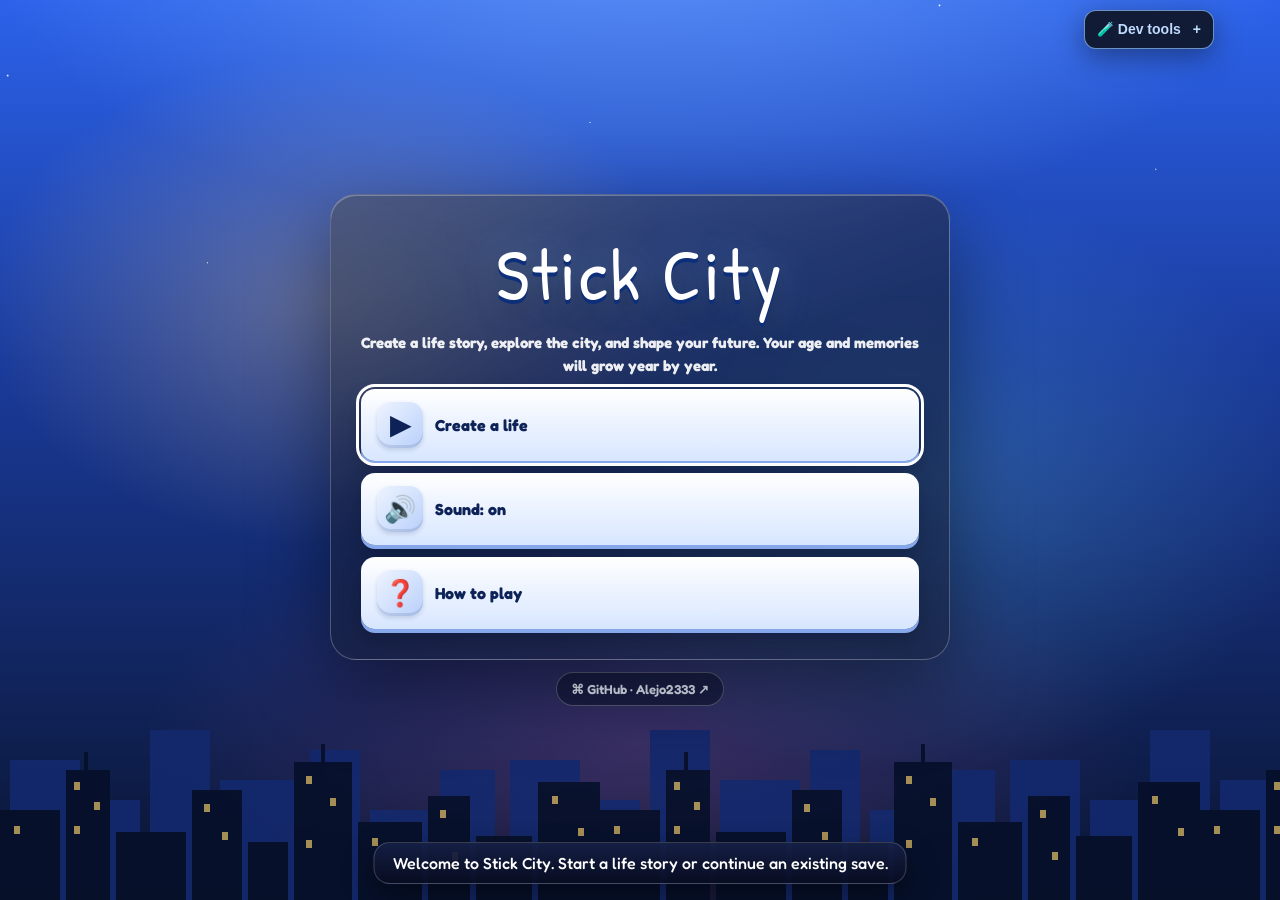
==== commit e869cc4c: "market spikes, improve ui for daily report" ====
--- a/index.dev.html
+++ b/index.dev.html
@@ -65,6 +65,7 @@
     <script src="js/core/effects.js"></script>
     <script src="js/ui/backpack.js"></script>
     <script src="js/systems/market.js"></script>
+    <script src="js/ui/report.js"></script>
     <script src="js/ui/phone.js"></script>
     <script src="js/ui/creator.js"></script>
     <script src="js/world/pickups.js"></script>
--- a/css/mobile.css
+++ b/css/mobile.css
@@ -146,9 +146,11 @@
 }
 .phc {
   flex: 1;
+  min-height: 0;
   overflow-y: auto;
   padding: 8px 12px;
   overscroll-behavior: contain;
+  -webkit-overflow-scrolling: touch;
 }
 .phh {
   height: 28px;
--- a/css/ui.css
+++ b/css/ui.css
@@ -16,6 +16,7 @@
 }
 .screen {
   isolation: isolate;
+  overflow: hidden;
   background:
     radial-gradient(
       1100px 560px at 50% -12%,
@@ -78,6 +79,19 @@
 }
 .screen-panel {
   position: relative;
+  flex: 0 1 auto;
+  min-height: 0;
+  max-height: calc(
+    100vh - 48px - env(safe-area-inset-top, 0px) -
+      env(safe-area-inset-bottom, 0px)
+  );
+  max-height: calc(
+    100dvh - 48px - env(safe-area-inset-top, 0px) -
+      env(safe-area-inset-bottom, 0px)
+  );
+  overflow-y: auto;
+  overscroll-behavior: contain;
+  -webkit-overflow-scrolling: touch;
   background:
     linear-gradient(
       160deg,
@@ -628,6 +642,414 @@
 .screen p.life-feed-entry {
   text-align: left;
 }
+/* Daily report */
+.screen-panel:has(.rp) {
+  width: min(760px, 100%);
+  padding-bottom: 0;
+  scrollbar-color: rgba(255, 255, 255, 0.35) transparent;
+  scrollbar-width: thin;
+}
+.screen-panel:has(.rp) h1 {
+  font-size: clamp(30px, 6vw, 46px);
+  margin-bottom: 6px;
+}
+.screen-panel:has(.rp) .menu {
+  position: sticky;
+  bottom: 0;
+  z-index: 3;
+  grid-template-columns: repeat(auto-fit, minmax(min(100%, 150px), 1fr));
+  gap: 8px;
+  width: auto;
+  margin: 0 calc(-1 * clamp(18px, 4vw, 30px));
+  padding: 10px clamp(18px, 4vw, 30px) 14px;
+  background: #0a1330;
+  border-top: 1px solid rgba(255, 255, 255, 0.16);
+}
+.screen-panel:has(.rp) .menu button {
+  padding: 6px 10px;
+  gap: 8px;
+  font-size: 14px;
+  animation: none;
+}
+.screen-panel:has(.rp) .menu .ico {
+  width: 32px;
+  height: 32px;
+  border-radius: 10px;
+  font-size: 18px;
+}
+@media (min-width: 560px) {
+  .screen-panel:has(.rp) .menu button {
+    grid-column: auto;
+  }
+}
+/* Short landscape phones can't spare the room for pinned buttons. */
+@media (max-height: 480px) {
+  .screen-panel:has(.rp) .menu {
+    position: static;
+  }
+}
+/* Keep toasts clear of the report's pinned buttons. */
+body:has(.screen:not([hidden]) .rp) #log {
+  top: calc(10px + env(safe-area-inset-top, 0px));
+  bottom: auto;
+}
+.rp {
+  --rp-up: #4ee0c0;
+  --rp-dn: #ff8f6b;
+  display: grid;
+  gap: 10px;
+  min-width: 0;
+  color: #fff;
+  text-align: left;
+  animation: sc-fade 0.4s ease both;
+}
+.rp .up {
+  color: var(--rp-up);
+}
+.rp .dn {
+  color: var(--rp-dn);
+}
+.rp-label {
+  color: rgba(255, 255, 255, 0.72);
+  font-size: 12px;
+  font-weight: 500;
+}
+.rp-delta {
+  font-weight: 600;
+  white-space: nowrap;
+}
+.rp-tags,
+.rp-chips {
+  display: flex;
+  flex-wrap: wrap;
+  gap: 6px;
+}
+.rp-tags {
+  justify-content: center;
+}
+.rp-chip {
+  padding: 3px 10px;
+  border-radius: 99px;
+  background: rgba(255, 255, 255, 0.12);
+  font-size: 12px;
+  font-weight: 500;
+}
+.rp-hero {
+  display: grid;
+  justify-items: center;
+  padding: 4px 0;
+}
+.rp-hero b {
+  font-size: clamp(36px, 8vw, 52px);
+  font-weight: 600;
+  line-height: 1.1;
+}
+.rp-hero .rp-delta {
+  font-size: 14px;
+}
+.rp-tiles {
+  display: grid;
+  grid-template-columns: repeat(3, minmax(0, 1fr));
+  gap: 8px;
+}
+.rp-tile,
+.rp-card {
+  min-width: 0;
+  padding: 10px 12px;
+  border: 1px solid rgba(255, 255, 255, 0.16);
+  border-radius: 14px;
+  background: rgba(5, 15, 42, 0.55);
+}
+.rp-tile {
+  display: grid;
+  gap: 1px;
+  align-content: start;
+}
+.rp-tile b {
+  font-size: clamp(16px, 4vw, 21px);
+  font-weight: 600;
+}
+.rp-tile .rp-delta {
+  font-size: 12px;
+}
+.rp-cols {
+  display: grid;
+  grid-template-columns: repeat(auto-fit, minmax(min(100%, 240px), 1fr));
+  gap: 10px;
+}
+.rp-card h2 {
+  margin: 0 0 8px;
+  font-size: 14px;
+  font-weight: 600;
+}
+.rp-card ul {
+  display: grid;
+  gap: 5px;
+  margin: 0;
+  padding: 0;
+  list-style: none;
+  font-size: 13px;
+  line-height: 1.35;
+  overflow-wrap: anywhere;
+}
+.rp-money li {
+  display: flex;
+  justify-content: space-between;
+  gap: 8px;
+}
+.rp-money .rp-delta {
+  font-variant-numeric: tabular-nums;
+}
+.rp-stat {
+  margin-bottom: 8px;
+}
+.rp-stat-head {
+  display: flex;
+  justify-content: space-between;
+  gap: 8px;
+  margin-bottom: 3px;
+  font-size: 13px;
+}
+.rp-stat-value {
+  display: flex;
+  gap: 6px;
+}
+.rp-stat-value b {
+  font-weight: 600;
+}
+.rp-meter {
+  height: 8px;
+  overflow: hidden;
+  border-radius: 99px;
+  background: rgba(255, 255, 255, 0.14);
+}
+.rp-meter i {
+  display: block;
+  height: 100%;
+  border-radius: inherit;
+  transform-origin: left;
+  animation: rp-grow 0.6s ease-out 0.1s both;
+}
+@keyframes rp-grow {
+  from {
+    transform: scaleX(0);
+  }
+}
+.rp-facts {
+  display: grid;
+  grid-template-columns: auto minmax(0, 1fr);
+  gap: 4px 12px;
+  margin: 0;
+  font-size: 13px;
+}
+.rp-facts dt {
+  color: rgba(255, 255, 255, 0.72);
+}
+.rp-facts dd {
+  margin: 0;
+  overflow-wrap: anywhere;
+}
+.rp-holdings {
+  display: grid;
+  grid-template-columns: repeat(auto-fit, minmax(min(100%, 270px), 1fr));
+  gap: 14px 18px;
+}
+.rp-holding {
+  display: grid;
+  gap: 2px;
+  min-width: 0;
+}
+.rp-holding-head,
+.rp-holding-sub {
+  display: flex;
+  justify-content: space-between;
+  gap: 8px;
+}
+.rp-holding-head {
+  font-size: 13px;
+}
+.rp-holding-head b {
+  font-weight: 600;
+}
+.rp-holding-sub {
+  color: rgba(255, 255, 255, 0.72);
+  font-size: 12px;
+}
+/* Price charts, in the report and on the phone */
+.pc {
+  --pc-up: #4ee0c0;
+  --pc-dn: #ff8f6b;
+  --pc-text: #fff;
+  --pc-muted: rgba(255, 255, 255, 0.72);
+  --pc-grid: rgba(255, 255, 255, 0.14);
+  --pc-surface: #0c1736;
+  --pc-h: 72px;
+  --pc-line: var(--pc-up);
+  margin-top: 6px;
+  font-size: 11px;
+}
+.pc.dn {
+  --pc-line: var(--pc-dn);
+}
+.card .pc {
+  --pc-up: #0d8f78;
+  --pc-dn: #d2502a;
+  --pc-text: #1b2430;
+  --pc-muted: #5f6b78;
+  --pc-grid: rgba(27, 36, 48, 0.14);
+  --pc-surface: #fff;
+  --pc-h: 56px;
+  margin-bottom: 4px;
+  font-size: 10px;
+}
+.pc-empty {
+  padding: 10px 0;
+  color: var(--pc-muted);
+}
+.pc-body {
+  display: grid;
+  grid-template-columns: minmax(0, 1fr) auto;
+  column-gap: 8px;
+}
+.pc-plot {
+  position: relative;
+  height: var(--pc-h);
+  border-radius: 4px;
+  cursor: crosshair;
+  touch-action: pan-y;
+}
+.pc-plot:focus {
+  outline: none;
+}
+.pc-plot:focus-visible {
+  outline: 2px solid var(--pc-text);
+  outline-offset: 3px;
+}
+.pc-plot svg {
+  position: absolute;
+  inset: 0;
+  display: block;
+  width: 100%;
+  height: 100%;
+  overflow: visible;
+  pointer-events: none;
+}
+.rp .pc-plot svg {
+  animation: pc-reveal 0.7s ease-out 0.15s both;
+}
+@keyframes pc-reveal {
+  from {
+    clip-path: inset(-10% 100% -10% 0);
+  }
+  to {
+    clip-path: inset(-10% -2% -10% 0);
+  }
+}
+.pc-plot polyline {
+  fill: none;
+  stroke: var(--pc-line);
+  stroke-width: 2px;
+  stroke-linecap: round;
+  stroke-linejoin: round;
+  vector-effect: non-scaling-stroke;
+}
+.pc-plot polygon {
+  fill: var(--pc-line);
+  opacity: 0.12;
+}
+.pc-grid {
+  position: absolute;
+  left: 0;
+  right: 0;
+  height: 1px;
+  background: var(--pc-grid);
+  pointer-events: none;
+}
+.pc-dot,
+.pc-mark {
+  position: absolute;
+  width: 8px;
+  height: 8px;
+  border-radius: 50%;
+  background: var(--pc-line);
+  box-shadow: 0 0 0 2px var(--pc-surface);
+  transform: translate(-50%, -50%);
+  pointer-events: none;
+}
+.pc-cross {
+  position: absolute;
+  top: 0;
+  bottom: 0;
+  width: 1px;
+  background: var(--pc-muted);
+  pointer-events: none;
+}
+.pc-mark,
+.pc-cross,
+.pc-tip {
+  display: none;
+}
+.pc-on .pc-mark,
+.pc-on .pc-cross,
+.pc-on .pc-tip {
+  display: block;
+}
+.pc-on .pc-dot {
+  opacity: 0.35;
+}
+.pc-tip {
+  position: absolute;
+  bottom: calc(100% + 4px);
+  z-index: 2;
+  padding: 3px 8px;
+  border-radius: 8px;
+  background: #fff;
+  box-shadow: 0 4px 12px rgba(0, 0, 0, 0.3);
+  color: #0d2257;
+  font-size: 11px;
+  line-height: 1.25;
+  text-align: center;
+  white-space: nowrap;
+  transform: translateX(-50%);
+  pointer-events: none;
+}
+.card .pc-tip {
+  background: #1b2430;
+  color: #fff;
+}
+.pc-tip b,
+.pc-tip span {
+  display: block;
+}
+.pc-tip b {
+  font-size: 13px;
+  font-weight: 700;
+}
+.pc-y {
+  position: relative;
+  min-width: 42px;
+  color: var(--pc-muted);
+  font-variant-numeric: tabular-nums;
+  text-align: right;
+}
+.pc-y-label {
+  display: block;
+  position: absolute;
+  right: 0;
+  transform: translateY(-50%);
+  white-space: nowrap;
+}
+.pc-x {
+  display: flex;
+  justify-content: space-between;
+  gap: 6px;
+  margin-top: 3px;
+  color: var(--pc-muted);
+}
+.pc-x b {
+  color: var(--pc-line);
+  font-weight: 600;
+}
 .creator-result {
   position: sticky;
   top: -8px;
--- a/css/motion.css
+++ b/css/motion.css
@@ -17,7 +17,10 @@
   .cz-stage *,
   .fab-bump,
   .ph-page,
-  .ph {
+  .ph,
+  .rp,
+  .rp-meter i,
+  .rp .pc-plot svg {
     animation: none;
   }
   .screen .menu button,
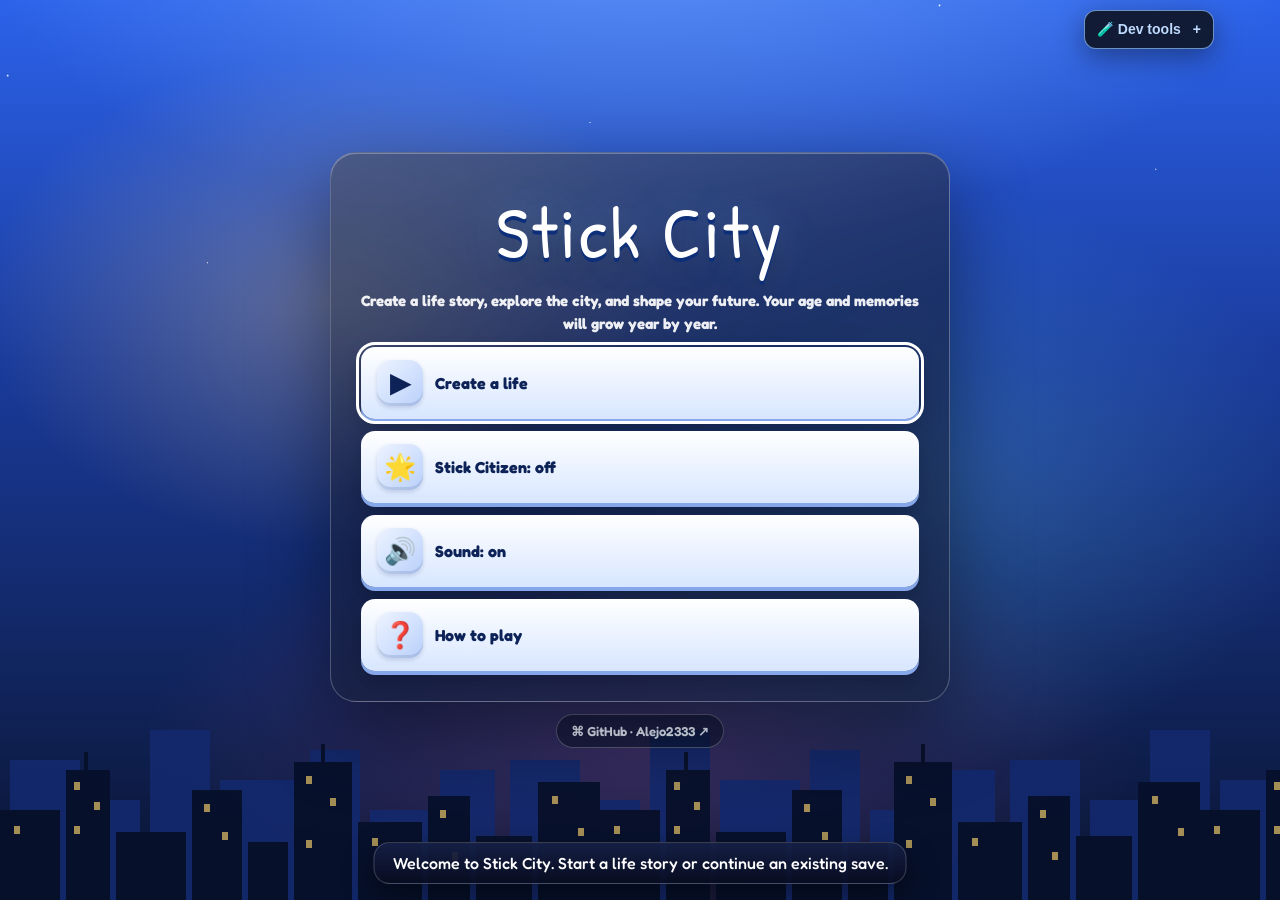
==== commit fcc8a184: "rewind button" ====
--- a/index.dev.html
+++ b/index.dev.html
@@ -45,6 +45,7 @@
         <button id="menub" aria-label="Menu">☰</button>
         <button id="bagb" aria-label="Backpack">🎒</button>
         <button id="phb" aria-label="Phone">📱</button>
+        <button id="rewb" aria-label="Rewind time" hidden>⏪</button>
         <button id="carb" aria-label="Park or drive your vehicle" hidden>
           🅿️
         </button>
@@ -64,6 +65,7 @@
     <script src="js/world/npcs.js"></script>
     <script src="js/core/effects.js"></script>
     <script src="js/ui/backpack.js"></script>
+    <script src="js/systems/citizen.js"></script>
     <script src="js/systems/market.js"></script>
     <script src="js/ui/report.js"></script>
     <script src="js/ui/phone.js"></script>
--- a/css/base.css
+++ b/css/base.css
@@ -316,6 +316,24 @@
 body.in .fab {
   display: none;
 }
+/* Sits apart from the stack, along the bottom edge and clear of the joystick. */
+.fab #rewb {
+  position: fixed;
+  left: calc(10px + env(safe-area-inset-left, 0px));
+  bottom: calc(10px + env(safe-area-inset-bottom, 0px));
+}
+@media (pointer: coarse) {
+  .fab #rewb {
+    left: calc(50% - 23px);
+    bottom: calc(16px + env(safe-area-inset-bottom, 0px));
+  }
+}
+@media (pointer: coarse) and (orientation: landscape) {
+  .fab #rewb {
+    left: calc(140px + env(safe-area-inset-left, 0px));
+    bottom: calc(12px + env(safe-area-inset-bottom, 0px));
+  }
+}
 #log {
   position: fixed;
   left: 50%;
